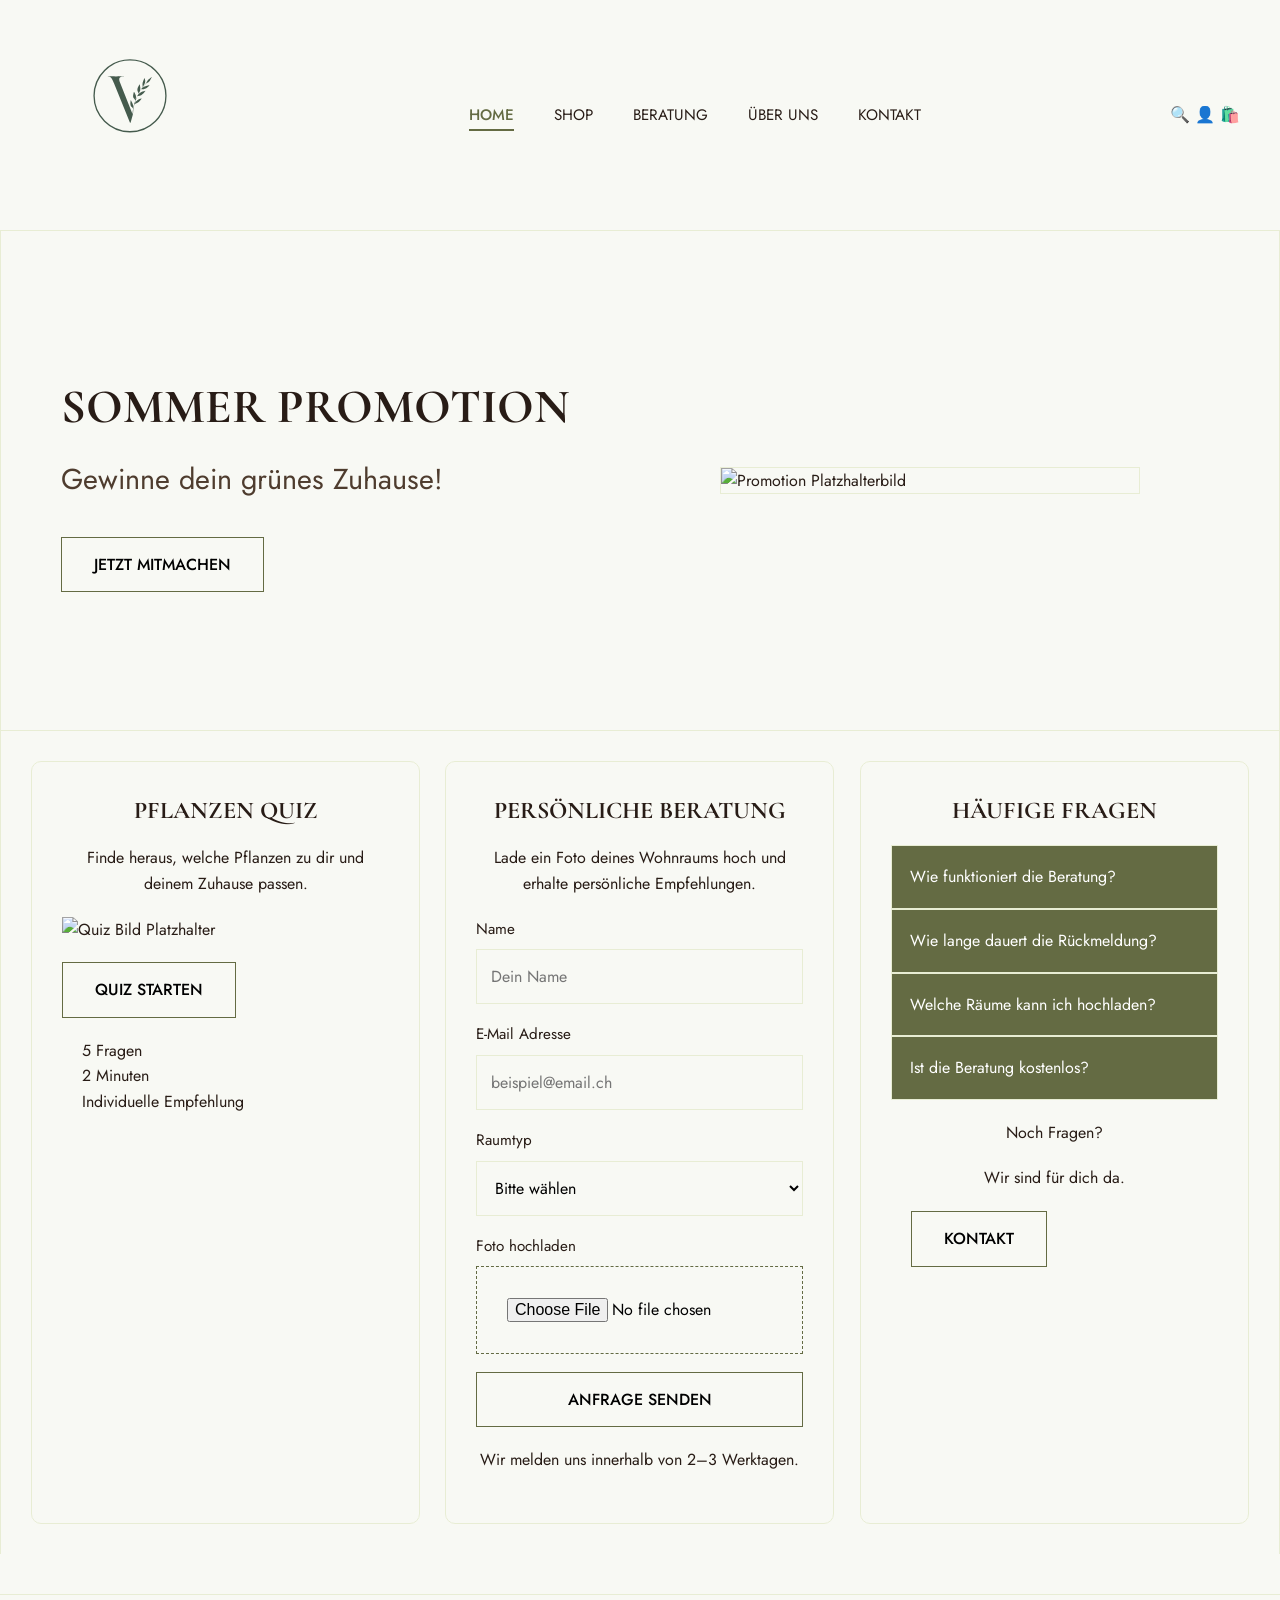
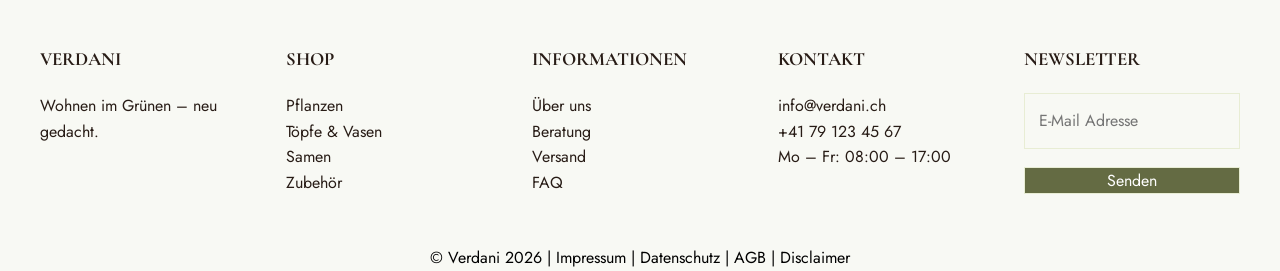
==== index.html @ b380d105 "Update index.html" ====
<!doctype html>
<html lang="de">
  <head>
    <meta charset="UTF-8" />
    <meta name="viewport" content="width=device-width, initial-scale=1.0" />

    <title>Promotion & Beratung | Verdani</title>

    <link rel="preconnect" href="https://fonts.googleapis.com" />
    <link rel="preconnect" href="https://fonts.gstatic.com" crossorigin />

    <link
      href="https://fonts.googleapis.com/css2?family=Cormorant+Garamond:wght@400;500;600&family=Jost:wght@300;400;500;600&display=swap"
      rel="stylesheet"
    />
    <link rel="stylesheet" type="text/css" href="assets/css/style.css" />

    <link rel="icon" type="image/x-icon" href="assets/icons/favicon.ico" />
  </head>

  <body>
    <!-- Header -->
    <header class="main-header fade-load">
      <div class="header-container">
        <div class="logo-group">
          <img src="assets/icons/verdani_bildmarke.svg" alt="Verdani Logo" />
        </div>

        <button class="menu-toggle" aria-label="Menü öffnen">
          <img src="assets/icons/burgermenu.svg" alt="menu" />
        </button>

        <nav class="main-navigation">
          <ul class="navigation-list">
            <li><a href="#home" class="active">Home</a></li>
            <li><a href="assets/pages/shop.html">Shop</a></li>
            <li><a href="assets/pages/consultation.html">Beratung</a></li>
            <li><a href="assets/pages/about.html">Über uns</a></li>
            <li><a href="assets/pages/contact.html">Kontakt</a></li>
          </ul>
        </nav>

        <div class="header-icons">
          <a href="#">🔍</a>
          <a href="#">👤</a>
          <a href="#">🛍️</a>
        </div>
      </div>
    </header>

    <main>
      <!-- Hero Section -->
      <section id="promotion" class="hero-section fade-load">
        <div class="hero-content">
          <h1>Sommer Promotion</h1>

          <p>Gewinne dein grünes Zuhause!</p>

          <a href="#consulting-form" class="button-primary">
            Jetzt mitmachen
          </a>
        </div>

        <div class="hero-image">
          <img
            src="https://placehold.co/500x350"
            alt="Promotion Platzhalterbild"
          />
        </div>
      </section>

      <!-- Main Content -->
      <section class="content-section scroll-anim">
        <!-- Pflanzen Quiz -->
        <article class="content-card quiz-card">
          <h2>Pflanzen Quiz</h2>

          <p>Finde heraus, welche Pflanzen zu dir und deinem Zuhause passen.</p>

          <div class="card-image">
            <img
              src="https://placehold.co/300x250"
              alt="Quiz Bild Platzhalter"
            />
          </div>

          <button class="button-primary">Quiz starten</button>

          <ul class="quiz-info-list">
            <li>5 Fragen</li>
            <li>2 Minuten</li>
            <li>Individuelle Empfehlung</li>
          </ul>
        </article>

        <!-- Beratungsformular -->
        <article class="content-card consultation-card scroll-anim">
          <h2>Persönliche Beratung</h2>

          <p>
            Lade ein Foto deines Wohnraums hoch und erhalte persönliche
            Empfehlungen.
          </p>

          <form id="consulting-form">
            <div class="form-group">
              <label for="full-name"> Name </label>

              <input
                type="text"
                id="full-name"
                name="full-name"
                placeholder="Dein Name"
              />
            </div>

            <div class="form-group">
              <label for="email-address"> E-Mail Adresse </label>

              <input
                type="text"
                id="email-address"
                name="email-address"
                placeholder="beispiel@email.ch"
              />
            </div>

            <div class="form-group">
              <label for="room-type"> Raumtyp </label>

              <select id="room-type" name="room-type">
                <option value="">Bitte wählen</option>

                <option value="living-room">Wohnzimmer</option>

                <option value="bedroom">Schlafzimmer</option>

                <option value="office">Büro</option>

                <option value="bathroom">Badezimmer</option>
              </select>
            </div>

            <div class="form-group">
              <label for="room-image"> Foto hochladen </label>

              <input type="file" id="room-image" name="room-image" />
            </div>

            <button type="submit" class="button-primary">Anfrage senden</button>
          </form>

          <p class="form-info">Wir melden uns innerhalb von 2–3 Werktagen.</p>
        </article>

        <!-- FAQ -->
        <article class="content-card faq-card scroll-anim">
          <h2>Häufige Fragen</h2>

          <div class="faq-item">
            <button class="faq-button">Wie funktioniert die Beratung?</button>
          </div>

          <div class="faq-item">
            <button class="faq-button">
              Wie lange dauert die Rückmeldung?
            </button>
          </div>

          <div class="faq-item">
            <button class="faq-button">Welche Räume kann ich hochladen?</button>
          </div>

          <div class="faq-item">
            <button class="faq-button">Ist die Beratung kostenlos?</button>
          </div>

          <div class="contact-box">
            <p>Noch Fragen?</p>

            <p>Wir sind für dich da.</p>

            <a href="#contact.html" id="contact-link" class="button-secondary">
              Kontakt
            </a>
          </div>
        </article>
      </section>
    </main>

    <!-- Footer -->
    <footer class="main-footer scroll-anim">
      <div class="footer-container">
        <section class="footer-column">
          <h3>VERDANI</h3>

          <p>Wohnen im Grünen – neu gedacht.</p>
        </section>

        <section class="footer-column">
          <h3>Shop</h3>

          <ul>
            <li>
              <a href="#"> Pflanzen </a>
            </li>

            <li>
              <a href="#"> Töpfe & Vasen </a>
            </li>

            <li>
              <a href="#"> Samen </a>
            </li>

            <li>
              <a href="#"> Zubehör </a>
            </li>
          </ul>
        </section>

        <section class="footer-column">
          <h3>Informationen</h3>

          <ul>
            <li>
              <a href="about.html"> Über uns </a>
            </li>

            <li>
              <a href="consultation.html"> Beratung </a>
            </li>

            <li>
              <a href="#"> Versand </a>
            </li>

            <li>
              <a href="#"> FAQ </a>
            </li>
          </ul>
        </section>

        <section class="footer-column">
          <h3>Kontakt</h3>

          <p>
            <a href="mailto:info@verdani.ch">info@verdani.ch</a>
          </p>

          <p>
            <a href="tel:+41791234567">+41 79 123 45 67</a>
          </p>

          <p>Mo – Fr: 08:00 – 17:00</p>
        </section>

        <section class="footer-column">
          <h3>Newsletter</h3>

          <form class="newsletter-form">
            <input type="text" placeholder="E-Mail Adresse" />

            <button type="submit">Senden</button>
          </form>
        </section>
      </div>

      <div class="footer-bottom">
        <p>
          © Verdani 2026 |

          <a href="/pages/impressum.html"> Impressum </a> |

          <a href="/pages/datenschutz.html"> Datenschutz </a> |

          <a href="/pages/agb.html"> AGB </a> |

          <a href="assets/pages/disclaimer.html">Disclaimer</a>
        </p>
      </div>
    </footer>

    <!-- JavaScript -->
    <script src="assets/js/style.js"></script>
  </body>
</html>
---- assets/css/style.css ----
:root {
  --color-primary: #646b43;
  --color-light: #e8edd4;
  --color-bg: #f8f9f4;
  --color-accent-dark: #455b4d;
  --color-brown: #4e3c2e;
  --color-dark: #281c16;

  --font-headline: "Cormorant Garamond", serif;
  --font-body: "Jost", sans-serif;
}

* {
  margin: 0;
  padding: 0;
  box-sizing: border-box;
}

img {
  width: 100%;
  display: block;
}

ul {
  list-style: none;
}

a {
  text-decoration: none;
  color: inherit;
}

button,
input,
select {
  font: inherit;
  border: 1px solid var(--color-light);
  color: black;
}

button {
  background-color: var(--color-primary);
  color: white;
  cursor: pointer;
  transition: 0.2s;
}

button:hover {
  background-color: var(--color-accent-dark);
}

/* =========================
   GENERAL
========================= */

body {
  font-family: var(--font-body);
  color: var(--color-dark);
  background-color: var(--color-bg);
  line-height: 1.6;
}

main {
  max-width: 1400px;
  margin: 0 auto;
  border-left: 1px solid var(--color-light);
  border-right: 1px solid var(--color-light);
}

/* =========================
   HEADER
========================= */

.main-header {
  border-bottom: 1px solid var(--color-light);
  background-color: var(--color-bg);
  position: relative;
  top: 0;
  z-index: 100;
}

.header-container {
  max-width: 1400px;
  margin: 0 auto;
  padding: 0 40px;
  display: flex;
  align-items: center;
  justify-content: space-between;
}

.logo-group {
  display: flex;
  align-items: center;
  flex-shrink: 0;
}

.logo-group img {
  width: 180px;
  height: auto;
  display: block;
  transform: scale(2.5);
  margin-top: -10px;
}

/* =========================
   NAVIGATION
========================= */

.main-navigation {
  display: flex;
  justify-content: center;
}

.navigation-list {
  display: flex;
  align-items: center;
  gap: 40px;
}

.navigation-list a {
  position: relative;
  font-size: 0.95rem;
  text-transform: uppercase;
  font-weight: 400;
  padding-bottom: 5px;
  transition: 0.2s ease;
}

.navigation-list a:hover {
  color: var(--color-primary);
}

.navigation-list a::after {
  content: "";
  position: absolute;
  left: 0;
  bottom: 0;
  width: 0;
  height: 2px;
  background-color: var(--color-primary);
  transition: width 0.2s ease;
}

.navigation-list a:hover::after {
  width: 100%;
}

.navigation-list a.active {
  color: var(--color-primary);
  font-weight: 500;
}

.navigation-list a.active::after {
  width: 100%;
}

/* =========================
   HAMBURGER MENU
========================= */

.menu-toggle {
  display: none;
  background: none;
  border: none;
  font-size: 2rem;
  cursor: pointer;
  color: var(--color-dark);
}

.menu-toggle img {
  width: 32px;
  height: 32px;
  display: block;
}

/* =========================
   HERO
========================= */

.hero-section {
  min-height: 500px;
  display: grid;
  grid-template-columns: 1fr 1fr;
  align-items: center;
  padding: 60px;
  border-bottom: 1px solid var(--color-light);
}

.hero-content h1 {
  font-family: var(--font-headline);
  font-size: 3rem;
  margin-bottom: 10px;
  text-transform: uppercase;
}

.hero-content p {
  font-size: 1.8rem;
  margin-bottom: 35px;
  color: var(--color-brown);
}

.hero-image {
  display: flex;
  justify-content: center;
}

.hero-image img {
  max-width: 420px;
  border: 1px solid var(--color-light);
}

/* =========================
   BUTTONS
========================= */

.button-primary,
.button-secondary {
  display: inline-block;
  padding: 14px 32px;
  border: 1px solid var(--color-primary);
  background-color: var(--color-bg);
  color: black;
  cursor: pointer;
  text-transform: uppercase;
  font-weight: 500;
  transition: 0.2s;
}

.button-primary:hover,
.button-secondary:hover {
  background-color: var(--color-light);
}

/* =========================
   SLIDER DOTS
========================= */

.dot {
  width: 10px;
  height: 10px;
  border: 1px solid var(--color-dark);
  border-radius: 50%;
}

.dot.active {
  background-color: var(--color-dark);
}

/* =========================
   PFLANZEN QUIZ
========================= */

.card-image {
  margin-bottom: 20px;
}

.quiz-info-list {
  padding: 20px;
  justify-content: center;
}

/* =========================
   CONTENT (PERSÖNLICHE BERATUNG)
========================= */

.content-section {
  display: grid;
  grid-template-columns: repeat(3, 1fr);
  gap: 25px;
  padding: 30px;
}

.content-card {
  border: 1px solid var(--color-light);
  border-radius: 10px;
  padding: 30px;
  background-color: var(--color-bg);
}

/* Effekt für Boxen */
.content-card {
  transition:
    transform 0.3s ease,
    box-shadow 0.3s ease;
}

/* Hover Effekt für Boxen */
.content-card:hover {
  transform: translateY(-5px);
  box-shadow: 0 10px 25px rgba(0, 0, 0, 0.1);
}

.content-card h2 {
  font-family: var(--font-headline);
  text-align: center;
  text-transform: uppercase;
  margin-bottom: 15px;
  font-size: 1.5rem;
}

.content-card p {
  text-align: center;
  margin-bottom: 20px;
}

/* =========================
   FORM (PERSÖNLICHE BERATUNG)
========================= */

form {
  display: flex;
  flex-direction: column;
  gap: 18px;
}

.form-group {
  display: flex;
  flex-direction: column;
}

.form-group label {
  margin-bottom: 8px;
  font-size: 0.95rem;
}

input,
select {
  width: 100%;
  padding: 14px;
  border: 1px solid var(--color-light);
  background-color: var(--color-bg);
}

input[type="file"] {
  border: 1px dashed var(--color-primary);
  padding: 30px;
}

.form-info {
  margin-top: 20px;
}

/* =========================
   FAQ
========================= */

.faq-button {
  width: 100%;
  text-align: left;
  background-color: var(--color-primary);
  border: 1px solid var(--color-light);
  padding: 18px;
  cursor: pointer;
}

/* Noch Fragen? */
.contact-box {
  padding: 20px;
}

/* =========================
   FOOTER
========================= */

.main-footer {
  border-top: 1px solid var(--color-light);
  margin-top: 40px;
}

.footer-container {
  max-width: 1400px;
  margin: 0 auto;
  display: grid;
  grid-template-columns: repeat(5, 1fr);
  gap: 30px;
  padding: 50px 40px;
}

.footer-column h3 {
  font-family: var(--font-headline);
  margin-bottom: 18px;
  text-transform: uppercase;
}

.footer-column a:hover {
  text-decoration: underline;
  color: var(--color-primary);
}

.footer-bottom {
  display: flex;
  justify-content: center;
  color: black;
}

.footer-bottom a:hover {
  text-decoration: underline;
  color: var(--color-primary);
}

/* =========================
   DISCLAIMER
========================= */

.content-section2 {
  display: flex;
  flex-direction: column;
  gap: 20px;
  padding: 30px;
}

.back-link:hover {
  text-decoration: underline;
  color: var(--color-accent-dark);
}

/* =========================
   ABOUT PAGE
========================= */

.h3-service {
  display: grid;
  grid-template-columns: repeat(3, 1fr);
  gap: 20px;
  padding: 30px;
}

.text {
  display: grid;
  grid-template-columns: repeat(1, 1fr);
  gap: 20px;
  padding: 30px;
}

#moreText {
  display: grid;
  grid-template-columns: repeat(3, 1fr);
  gap: 25px;
  padding: 30px;
}

.toggleButton {
  display: grid;
  padding: 30px;
}

/* =========================
   RESPONSIVE DESIGN
========================= */

@media (max-width: 1024px) {
  .hero-section {
    grid-template-columns: 1fr;
    text-align: center;
    gap: 40px;
  }

  .content-section {
    grid-template-columns: 1fr;
  }

  .footer-container {
    grid-template-columns: repeat(2, 1fr);
  }
}

@media (max-width: 768px) {
  .header-container {
    flex-wrap: wrap;
    padding: 20px;
  }

  .logo-group img {
    width: 140px;
    transform: scale(1.6);
    margin-top: 0;
  }

  .menu-toggle {
    display: block;
  }

  .main-navigation {
    display: none;
    width: 100%;
  }

  .main-navigation.active {
    display: block;
  }

  .navigation-list {
    flex-direction: column;
    align-items: center;
    gap: 18px;
    padding-top: 20px;
  }

  .hero-section {
    grid-template-columns: 1fr;
    text-align: center;
    padding: 40px 20px;
    gap: 40px;
  }

  .hero-content h1 {
    font-size: 2rem;
  }

  .hero-content p {
    font-size: 1.3rem;
  }

  .content-section {
    grid-template-columns: 1fr;
  }

  .footer-container {
    grid-template-columns: 1fr;
    padding: 40px 20px;
  }
}

/* =========================
   PAGE LOAD ANIMATION
========================= */

.fade-load {
  opacity: 0;
  transform: translateY(20px);
  transition: all 0.8s ease;
}

.fade-load.show {
  opacity: 1;
  transform: translateY(0);
}

/* =========================
   SCROLL ANIMATION
========================= */

.scroll-anim {
  opacity: 0;
  transform: translateY(40px);
  transition: all 0.8s ease;
}

.scroll-anim.visible {
  opacity: 1;
  transform: translateY(0);
}

/* =========================
   Boxen Effekt & Hover & Scrollen
========================= */

.fade-load,
.scroll-anim {
  will-change: transform, opacity;
}

/* Effekt für Boxen */
.content-card {
  transition:
    transform 0.3s ease,
    box-shadow 0.3s ease;
}

/* Hover Effekt für Boxen */
.content-card:hover {
  transform: translateY(-5px);
  box-shadow: 0 10px 25px rgba(0, 0, 0, 0.1);
}

/* Smoothes scrollen */
html {
  scroll-behavior: smooth;
}
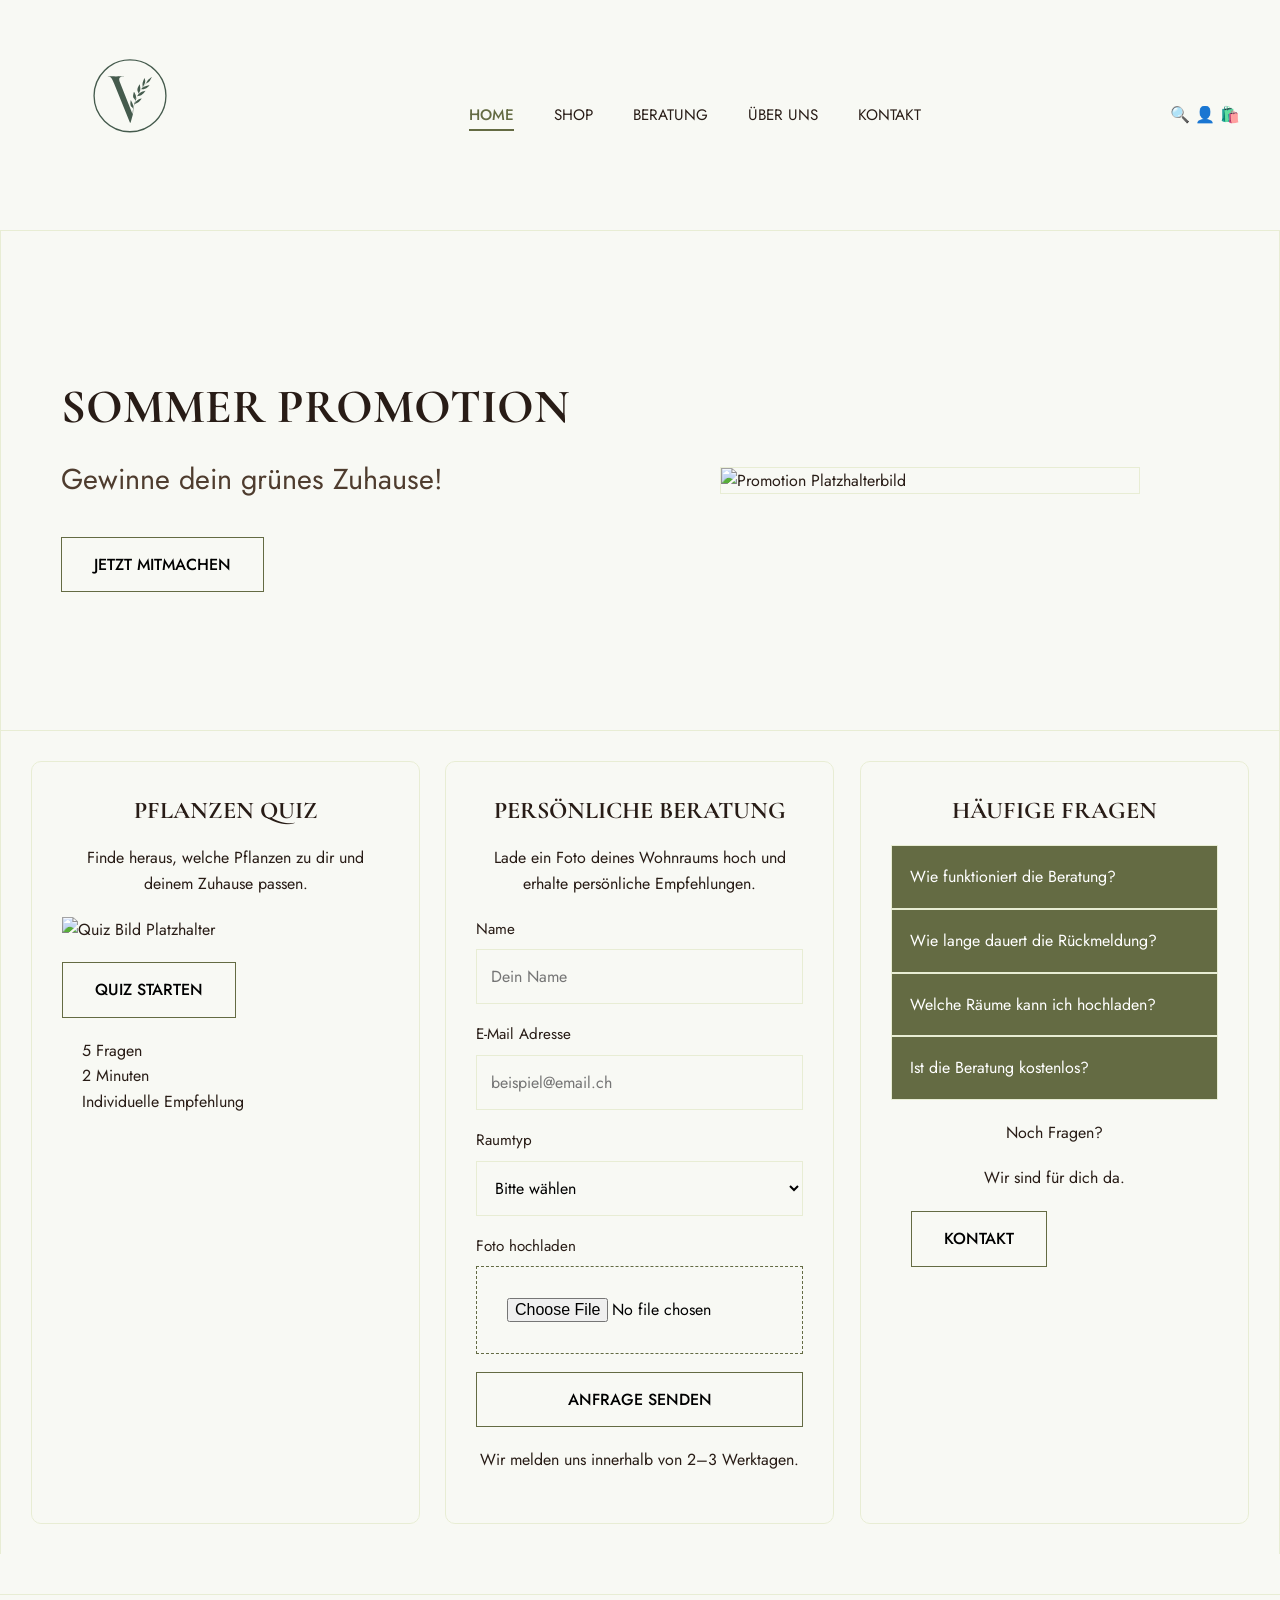
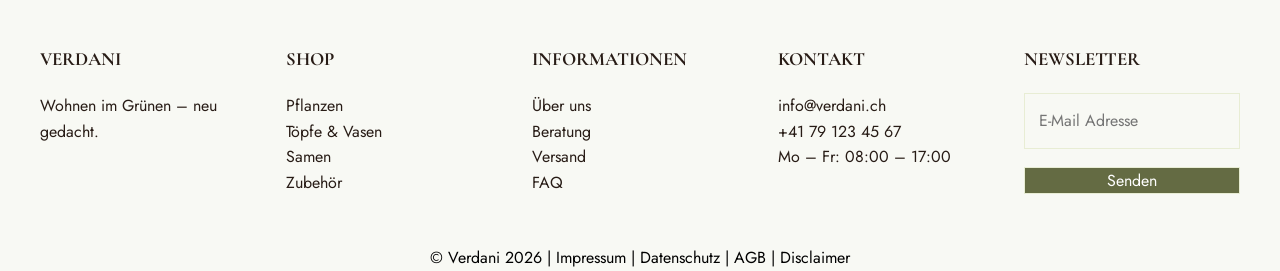
==== commit e994e940: "kontaktformular als php" ====
--- a/index.html
+++ b/index.html
@@ -102,7 +102,7 @@
             Empfehlungen.
           </p>
 
-          <form id="consulting-form">
+          <form id="consulting-form" action="./assets/pages/formular.php" method="post">
             <div class="form-group">
               <label for="full-name"> Name </label>
 
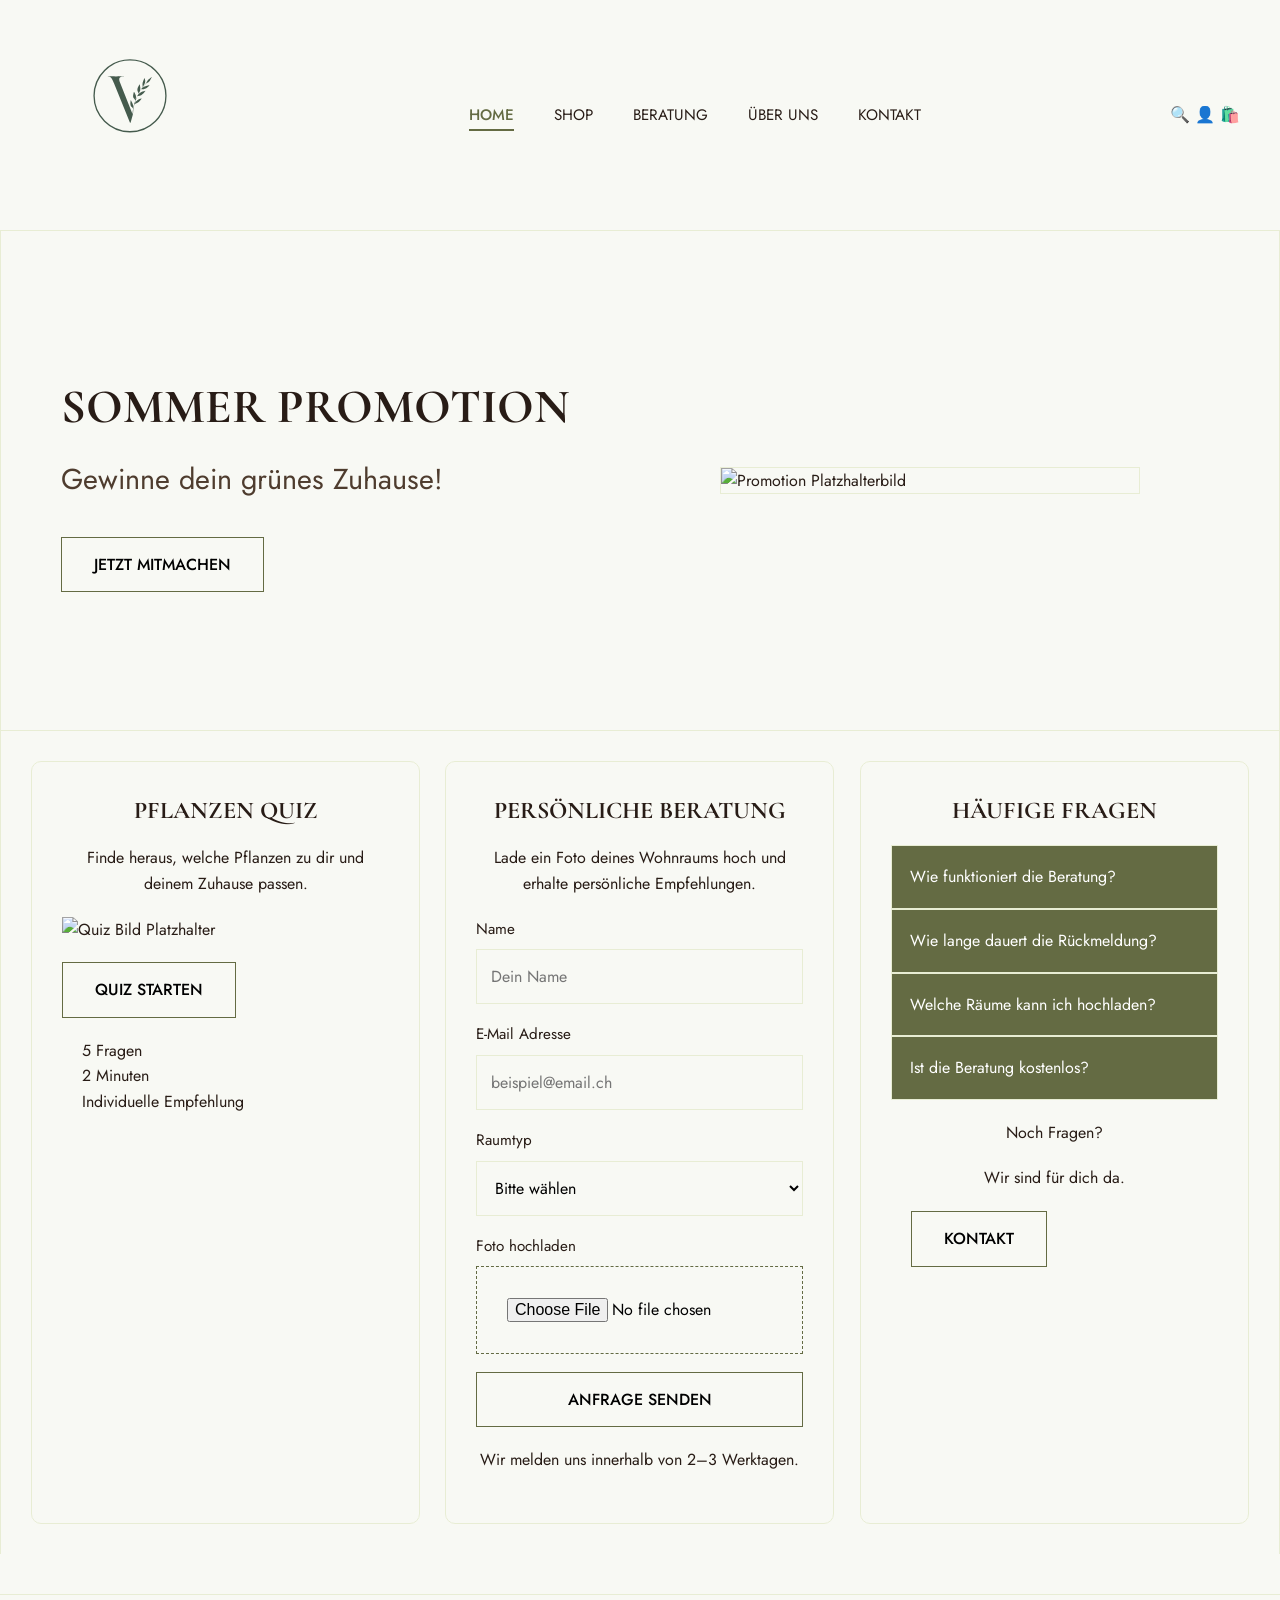
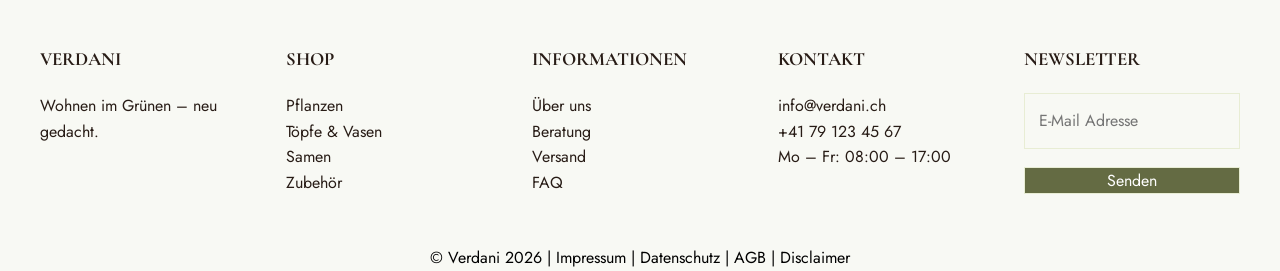
==== commit b73a1251: "Update index.html" ====
--- a/index.html
+++ b/index.html
@@ -224,11 +224,11 @@
 
           <ul>
             <li>
-              <a href="about.html"> Über uns </a>
-            </li>
-
-            <li>
-              <a href="consultation.html"> Beratung </a>
+              <a href="assets/pages/about.html"> Über uns </a>
+            </li>
+
+            <li>
+              <a href="assets/pages/consultation.html"> Beratung </a>
             </li>
 
             <li>
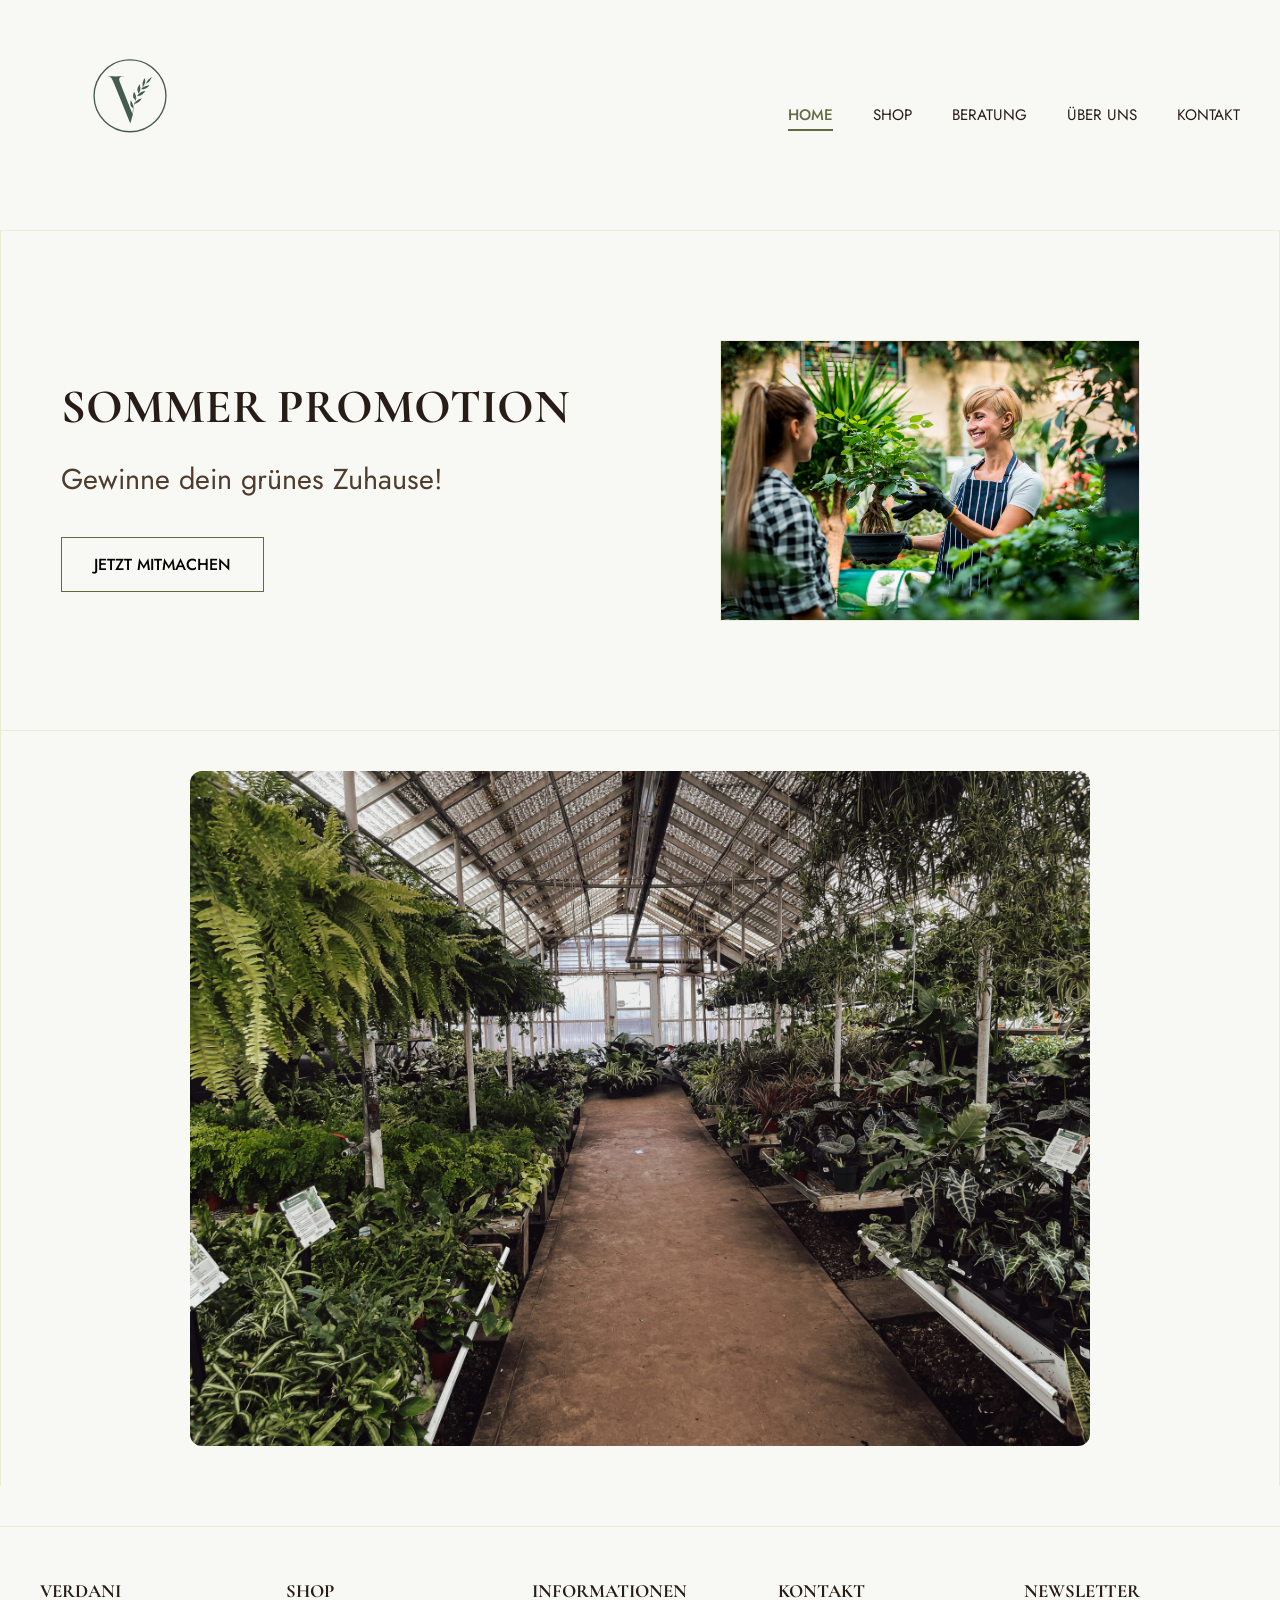
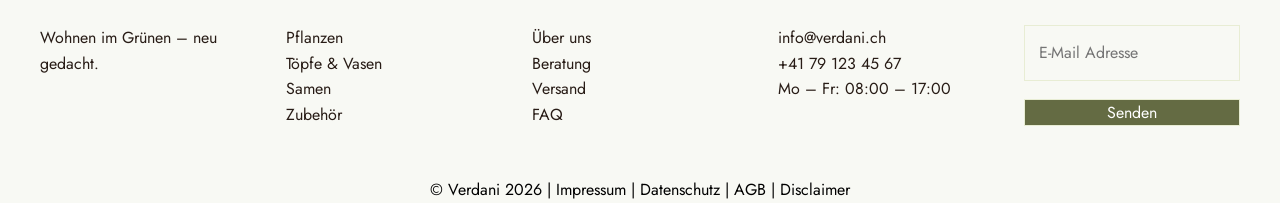
==== commit 1012068e: "bilder upload ect." ====
--- a/index.html
+++ b/index.html
@@ -39,12 +39,6 @@
             <li><a href="assets/pages/contact.html">Kontakt</a></li>
           </ul>
         </nav>
-
-        <div class="header-icons">
-          <a href="#">🔍</a>
-          <a href="#">👤</a>
-          <a href="#">🛍️</a>
-        </div>
       </div>
     </header>
 
@@ -56,136 +50,23 @@
 
           <p>Gewinne dein grünes Zuhause!</p>
 
-          <a href="#consulting-form" class="button-primary">
+          <a href="assets/pages/consultation.html#consulting-form" class="button-primary">
             Jetzt mitmachen
           </a>
         </div>
 
         <div class="hero-image">
           <img
-            src="https://placehold.co/500x350"
+            src="assets/img/promotion_summer.jpg"
             alt="Promotion Platzhalterbild"
           />
         </div>
       </section>
 
       <!-- Main Content -->
-      <section class="content-section scroll-anim">
-        <!-- Pflanzen Quiz -->
-        <article class="content-card quiz-card">
-          <h2>Pflanzen Quiz</h2>
-
-          <p>Finde heraus, welche Pflanzen zu dir und deinem Zuhause passen.</p>
-
-          <div class="card-image">
-            <img
-              src="https://placehold.co/300x250"
-              alt="Quiz Bild Platzhalter"
-            />
-          </div>
-
-          <button class="button-primary">Quiz starten</button>
-
-          <ul class="quiz-info-list">
-            <li>5 Fragen</li>
-            <li>2 Minuten</li>
-            <li>Individuelle Empfehlung</li>
-          </ul>
-        </article>
-
-        <!-- Beratungsformular -->
-        <article class="content-card consultation-card scroll-anim">
-          <h2>Persönliche Beratung</h2>
-
-          <p>
-            Lade ein Foto deines Wohnraums hoch und erhalte persönliche
-            Empfehlungen.
-          </p>
-
-          <form id="consulting-form" action="./assets/pages/formular.php" method="post">
-            <div class="form-group">
-              <label for="full-name"> Name </label>
-
-              <input
-                type="text"
-                id="full-name"
-                name="full-name"
-                placeholder="Dein Name"
-              />
-            </div>
-
-            <div class="form-group">
-              <label for="email-address"> E-Mail Adresse </label>
-
-              <input
-                type="text"
-                id="email-address"
-                name="email-address"
-                placeholder="beispiel@email.ch"
-              />
-            </div>
-
-            <div class="form-group">
-              <label for="room-type"> Raumtyp </label>
-
-              <select id="room-type" name="room-type">
-                <option value="">Bitte wählen</option>
-
-                <option value="living-room">Wohnzimmer</option>
-
-                <option value="bedroom">Schlafzimmer</option>
-
-                <option value="office">Büro</option>
-
-                <option value="bathroom">Badezimmer</option>
-              </select>
-            </div>
-
-            <div class="form-group">
-              <label for="room-image"> Foto hochladen </label>
-
-              <input type="file" id="room-image" name="room-image" />
-            </div>
-
-            <button type="submit" class="button-primary">Anfrage senden</button>
-          </form>
-
-          <p class="form-info">Wir melden uns innerhalb von 2–3 Werktagen.</p>
-        </article>
-
-        <!-- FAQ -->
-        <article class="content-card faq-card scroll-anim">
-          <h2>Häufige Fragen</h2>
-
-          <div class="faq-item">
-            <button class="faq-button">Wie funktioniert die Beratung?</button>
-          </div>
-
-          <div class="faq-item">
-            <button class="faq-button">
-              Wie lange dauert die Rückmeldung?
-            </button>
-          </div>
-
-          <div class="faq-item">
-            <button class="faq-button">Welche Räume kann ich hochladen?</button>
-          </div>
-
-          <div class="faq-item">
-            <button class="faq-button">Ist die Beratung kostenlos?</button>
-          </div>
-
-          <div class="contact-box">
-            <p>Noch Fragen?</p>
-
-            <p>Wir sind für dich da.</p>
-
-            <a href="#contact.html" id="contact-link" class="button-secondary">
-              Kontakt
-            </a>
-          </div>
-        </article>
-      </section>
+<div class="promo-image-container">
+  <img src="assets/img/center.jpg" alt="Promotion Bild Verdani">
+</div>
     </main>
 
     <!-- Footer -->
@@ -202,19 +83,19 @@
 
           <ul>
             <li>
-              <a href="#"> Pflanzen </a>
+              <a href="assets/pages/shop.html"> Pflanzen </a>
             </li>
 
             <li>
-              <a href="#"> Töpfe & Vasen </a>
+              <a href="assets/pages/shop.html"> Töpfe & Vasen </a>
             </li>
 
             <li>
-              <a href="#"> Samen </a>
+              <a href="assets/pages/shop.html"> Samen </a>
             </li>
 
             <li>
-              <a href="#"> Zubehör </a>
+              <a href="assets/pages/shop.html"> Zubehör </a>
             </li>
           </ul>
         </section>
@@ -232,7 +113,7 @@
             </li>
 
             <li>
-              <a href="#"> Versand </a>
+              <a href="assets/pages/shop.html"> Versand </a>
             </li>
 
             <li>
@@ -270,7 +151,7 @@
         <p>
           © Verdani 2026 |
 
-          <a href="/pages/impressum.html"> Impressum </a> |
+          <a href="assets/pages/contact.html"> Impressum </a> |
 
           <a href="/pages/datenschutz.html"> Datenschutz </a> |
 
--- a/assets/css/style.css
+++ b/assets/css/style.css
@@ -421,22 +421,28 @@
 .h3-service {
   display: grid;
   grid-template-columns: repeat(3, 1fr);
-  gap: 20px;
-  padding: 30px;
+  gap: 8px;
+  padding: 10px;
+  padding-left: 30px;
 }
 
 .text {
   display: grid;
   grid-template-columns: repeat(1, 1fr);
-  gap: 20px;
-  padding: 30px;
+  gap: 8px;
+  padding: 10px;
+  padding-left: 30px;
+  padding-bottom: 30px;
 }
 
 #moreText {
   display: grid;
   grid-template-columns: repeat(3, 1fr);
-  gap: 25px;
-  padding: 30px;
+  gap: 10px;
+  padding: 5px;
+  padding-left: 30px;
+  padding-top: 0;
+  padding-bottom: 30px;
 }
 
 .toggleButton {
@@ -577,3 +583,24 @@
 html {
   scroll-behavior: smooth;
 }
+
+/* =========================
+   Bild auf Titelseite unten
+========================= */
+.promo-image-container {
+  width: 100%;
+  max-width: 100%;
+  margin: 0;
+  padding: 40px 0;
+  display: flex;
+  justify-content: center;
+}
+
+.promo-image-container img {
+  width: 100%;
+  max-width: 900px; /* damit es nicht endlos riesig wird */
+  height: auto;
+  display: block;
+  border-radius: 12px;
+  object-fit: cover;
+}
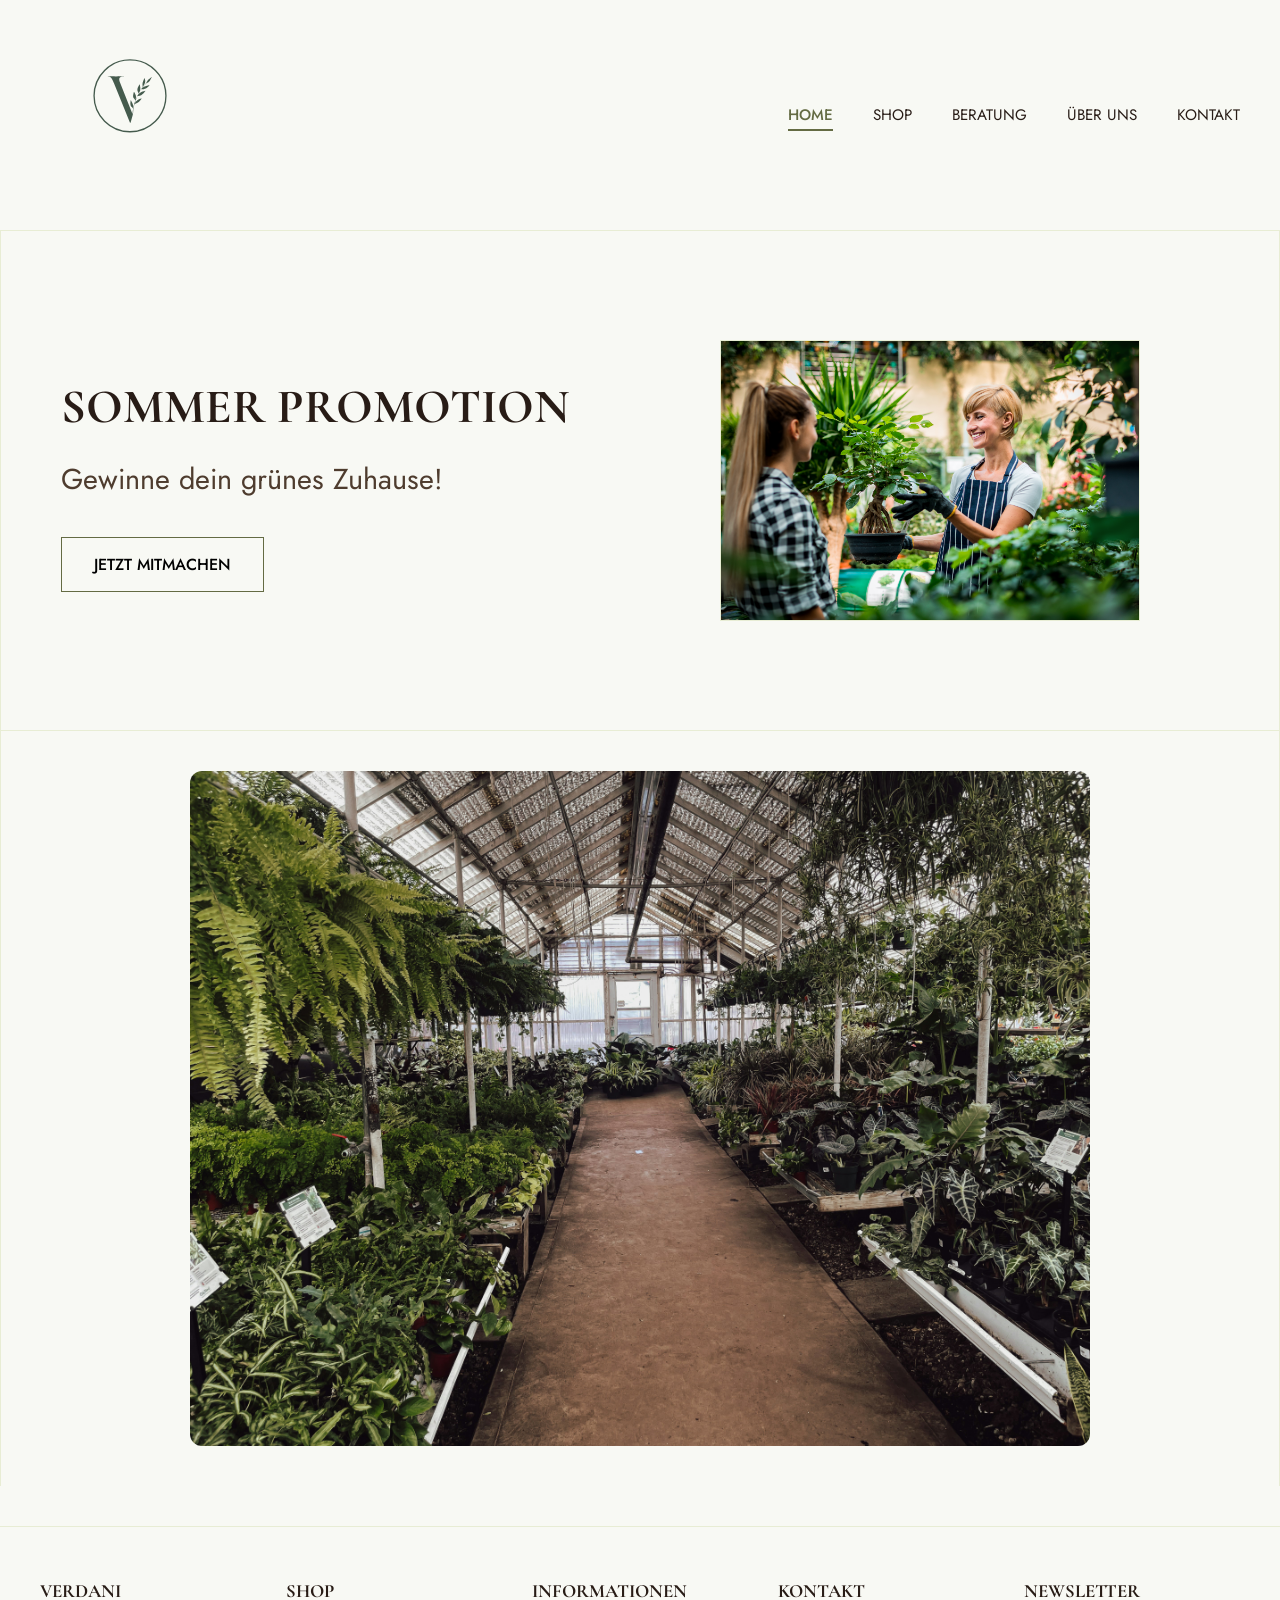
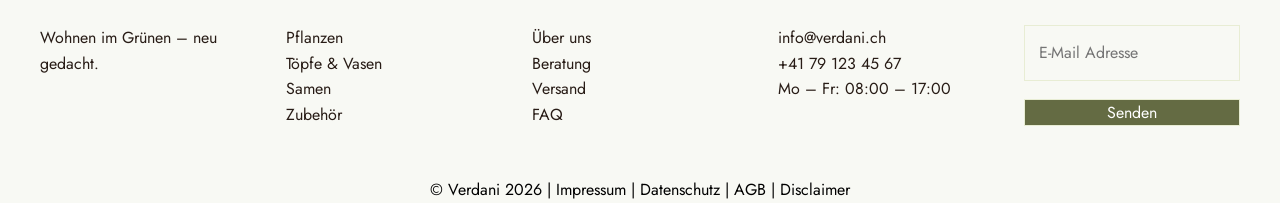
==== commit a86d8666: "Update index.html" ====
--- a/index.html
+++ b/index.html
@@ -50,7 +50,10 @@
 
           <p>Gewinne dein grünes Zuhause!</p>
 
-          <a href="assets/pages/consultation.html#consulting-form" class="button-primary">
+          <a
+            href="assets/pages/consultation.html#consulting-form"
+            class="button-primary"
+          >
             Jetzt mitmachen
           </a>
         </div>
@@ -64,9 +67,9 @@
       </section>
 
       <!-- Main Content -->
-<div class="promo-image-container">
-  <img src="assets/img/center.jpg" alt="Promotion Bild Verdani">
-</div>
+      <div class="promo-image-container scroll-anim">
+        <img src="assets/img/center.jpg" alt="Promotion Bild Verdani" />
+      </div>
     </main>
 
     <!-- Footer -->
